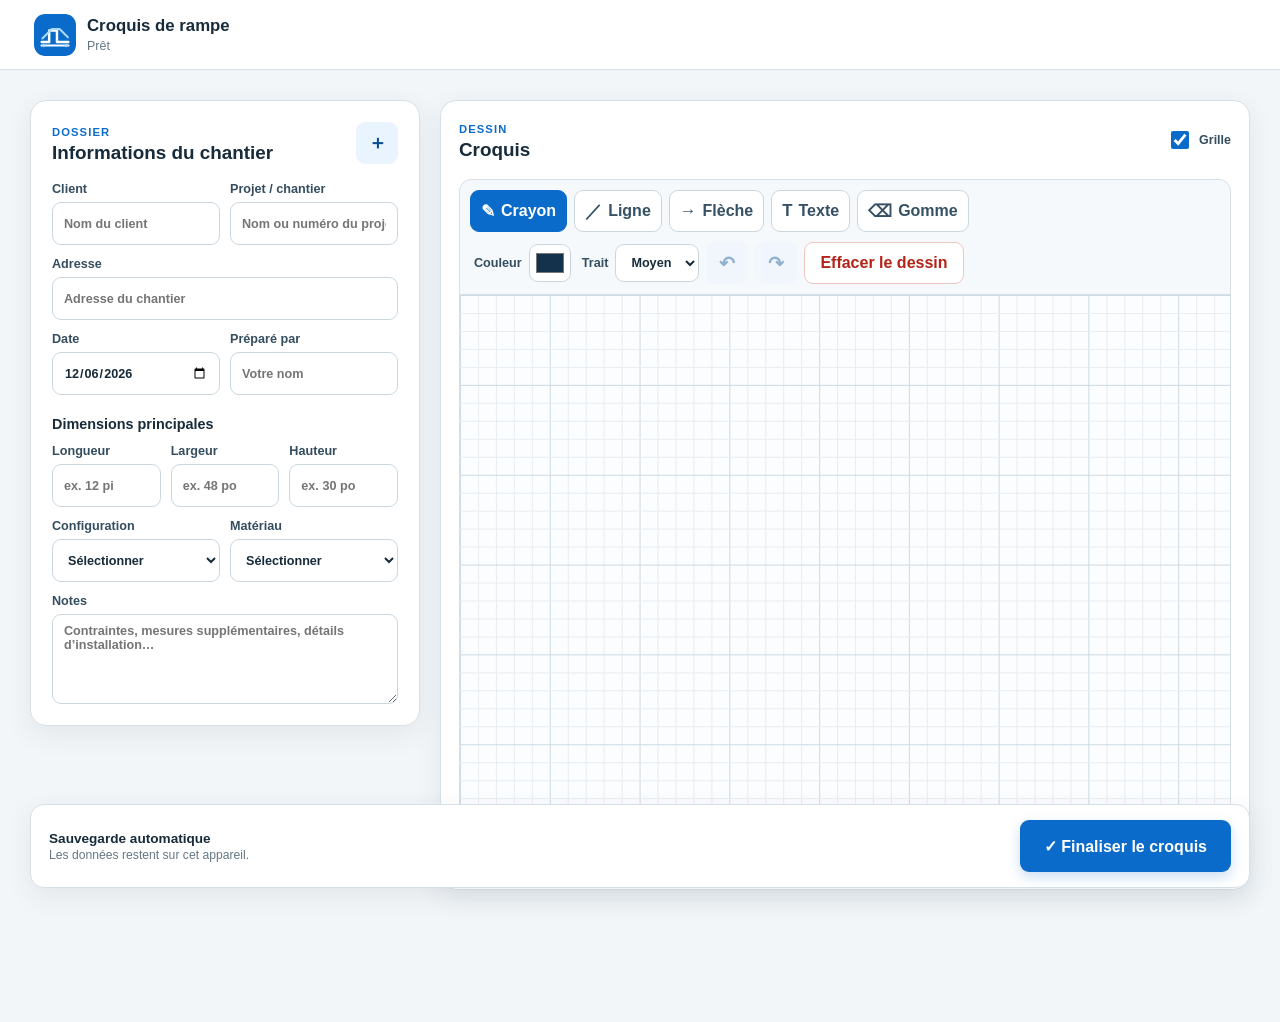
==== index.html @ 403f5f21 "Add files via upload" ====
<!doctype html>
<html lang="fr-CA">
<head>
  <meta charset="utf-8">
  <meta name="viewport" content="width=device-width, initial-scale=1, viewport-fit=cover">
  <meta name="theme-color" content="#0b6bcb">
  <meta name="description" content="Application mobile de croquis de rampe, utilisable hors ligne.">
  <meta name="apple-mobile-web-app-capable" content="yes">
  <meta name="apple-mobile-web-app-status-bar-style" content="default">
  <meta name="apple-mobile-web-app-title" content="Croquis Rampe">
  <title>Croquis de rampe</title>
  <link rel="manifest" href="manifest.webmanifest">
  <link rel="icon" href="icons/icon.svg" type="image/svg+xml">
  <link rel="apple-touch-icon" href="icons/apple-touch-icon.png">
  <link rel="stylesheet" href="styles.css">
</head>
<body>
  <header class="app-header no-print">
    <div class="brand">
      <img src="icons/icon.svg" alt="" width="42" height="42">
      <div>
        <h1>Croquis de rampe</h1>
        <p id="saveStatus" aria-live="polite">Prêt</p>
      </div>
    </div>
    <button id="installButton" class="button ghost" type="button" hidden>Installer l’application</button>
  </header>

  <main>
    <section id="editorView" class="view">
      <div class="layout">
        <aside class="panel form-panel">
          <div class="section-title">
            <div>
              <span class="eyebrow">Dossier</span>
              <h2>Informations du chantier</h2>
            </div>
            <button id="newProjectButton" class="icon-button" type="button" title="Nouveau croquis" aria-label="Créer un nouveau croquis">＋</button>
          </div>

          <form id="projectForm" autocomplete="on">
            <div class="field-grid two-cols">
              <label>Client<input name="client" type="text" autocomplete="organization" placeholder="Nom du client"></label>
              <label>Projet / chantier<input name="project" type="text" placeholder="Nom ou numéro du projet"></label>
            </div>
            <label>Adresse<input name="address" type="text" autocomplete="street-address" placeholder="Adresse du chantier"></label>
            <div class="field-grid two-cols">
              <label>Date<input name="date" type="date"></label>
              <label>Préparé par<input name="preparedBy" type="text" autocomplete="name" placeholder="Votre nom"></label>
            </div>

            <h3>Dimensions principales</h3>
            <div class="field-grid three-cols">
              <label>Longueur<input name="length" inputmode="decimal" placeholder="ex. 12 pi"></label>
              <label>Largeur<input name="width" inputmode="decimal" placeholder="ex. 48 po"></label>
              <label>Hauteur<input name="height" inputmode="decimal" placeholder="ex. 30 po"></label>
            </div>
            <div class="field-grid two-cols">
              <label>Configuration
                <select name="configuration">
                  <option value="">Sélectionner</option>
                  <option>Droite</option>
                  <option>En L</option>
                  <option>En U</option>
                  <option>Avec palier</option>
                  <option>Autre</option>
                </select>
              </label>
              <label>Matériau
                <select name="material">
                  <option value="">Sélectionner</option>
                  <option>Aluminium</option>
                  <option>Acier</option>
                  <option>Bois</option>
                  <option>Composite</option>
                  <option>Autre</option>
                </select>
              </label>
            </div>
            <label>Notes<textarea name="notes" rows="4" placeholder="Contraintes, mesures supplémentaires, détails d’installation…"></textarea></label>
          </form>
        </aside>

        <section class="panel drawing-panel" aria-labelledby="drawingTitle">
          <div class="section-title drawing-heading">
            <div>
              <span class="eyebrow">Dessin</span>
              <h2 id="drawingTitle">Croquis</h2>
            </div>
            <label class="grid-toggle"><input id="gridToggle" type="checkbox" checked> Grille</label>
          </div>

          <div class="toolbar" role="toolbar" aria-label="Outils de dessin">
            <div class="tool-group" aria-label="Type d’outil">
              <button class="tool active" data-tool="pen" type="button" aria-pressed="true"><span>✎</span> Crayon</button>
              <button class="tool" data-tool="line" type="button" aria-pressed="false"><span>／</span> Ligne</button>
              <button class="tool" data-tool="arrow" type="button" aria-pressed="false"><span>→</span> Flèche</button>
              <button class="tool" data-tool="text" type="button" aria-pressed="false"><span>T</span> Texte</button>
              <button class="tool" data-tool="eraser" type="button" aria-pressed="false"><span>⌫</span> Gomme</button>
            </div>
            <div class="tool-options">
              <label class="compact-label">Couleur <input id="colorPicker" type="color" value="#14324b" aria-label="Couleur du trait"></label>
              <label class="compact-label">Trait
                <select id="lineWidth" aria-label="Épaisseur du trait">
                  <option value="2">Fin</option>
                  <option value="4" selected>Moyen</option>
                  <option value="7">Épais</option>
                </select>
              </label>
              <button id="undoButton" class="icon-button" type="button" title="Annuler" aria-label="Annuler" disabled>↶</button>
              <button id="redoButton" class="icon-button" type="button" title="Rétablir" aria-label="Rétablir" disabled>↷</button>
              <button id="clearButton" class="button danger-text" type="button">Effacer le dessin</button>
            </div>
          </div>

          <div id="canvasWrap" class="canvas-wrap">
            <canvas id="drawingCanvas" aria-label="Zone de dessin tactile"></canvas>
            <div class="canvas-tip no-print">Touchez et glissez pour dessiner. L’outil Texte s’ajoute par un simple toucher.</div>
          </div>
        </section>
      </div>

      <div class="action-bar no-print">
        <div class="action-note"><strong>Sauvegarde automatique</strong><span>Les données restent sur cet appareil.</span></div>
        <button id="finalizeButton" class="button primary large" type="button">✓ Finaliser le croquis</button>
      </div>
    </section>

    <section id="finalView" class="view final-view" hidden>
      <div class="final-actions no-print">
        <button id="backButton" class="button ghost" type="button">← Retour au croquis</button>
        <div class="final-actions-right">
          <button id="downloadButton" class="button ghost" type="button">Télécharger l’image</button>
          <button id="printButton" class="button primary" type="button">Imprimer / PDF</button>
        </div>
      </div>

      <article id="finalSheet" class="final-sheet">
        <header class="sheet-header">
          <div>
            <span class="eyebrow">Fiche de chantier</span>
            <h1>Croquis de rampe</h1>
          </div>
          <div class="sheet-date"><span>Date</span><strong id="summaryDate">—</strong></div>
        </header>

        <section class="summary-grid">
          <div><span>Client</span><strong id="summaryClient">—</strong></div>
          <div><span>Projet / chantier</span><strong id="summaryProject">—</strong></div>
          <div class="wide"><span>Adresse</span><strong id="summaryAddress">—</strong></div>
          <div><span>Préparé par</span><strong id="summaryPreparedBy">—</strong></div>
          <div><span>Configuration</span><strong id="summaryConfiguration">—</strong></div>
          <div><span>Matériau</span><strong id="summaryMaterial">—</strong></div>
        </section>

        <section class="dimensions">
          <div><span>Longueur</span><strong id="summaryLength">—</strong></div>
          <div><span>Largeur</span><strong id="summaryWidth">—</strong></div>
          <div><span>Hauteur</span><strong id="summaryHeight">—</strong></div>
        </section>

        <section class="drawing-output">
          <h2>Croquis</h2>
          <img id="summaryImage" alt="Croquis final de la rampe">
        </section>

        <section class="notes-output">
          <h2>Notes</h2>
          <p id="summaryNotes">—</p>
        </section>
      </article>
    </section>
  </main>

  <div id="toast" class="toast" role="status" aria-live="polite" hidden></div>
  <script src="app.js" defer></script>
</body>
</html>
---- styles.css ----
:root {
  --blue: #0b6bcb;
  --blue-dark: #084e94;
  --blue-soft: #eaf4ff;
  --ink: #172b3a;
  --muted: #657784;
  --line: #d7e0e7;
  --surface: #ffffff;
  --canvas: #fbfdff;
  --background: #f3f6f8;
  --danger: #b42318;
  --shadow: 0 8px 28px rgba(25, 55, 76, .08);
  --radius: 16px;
}
* { box-sizing: border-box; }
html { color-scheme: light; }
body { margin: 0; min-width: 320px; background: var(--background); color: var(--ink); font-family: Inter, ui-sans-serif, -apple-system, BlinkMacSystemFont, "Segoe UI", sans-serif; }
button, input, select, textarea { font: inherit; }
button { -webkit-tap-highlight-color: transparent; }
button:focus-visible, input:focus-visible, select:focus-visible, textarea:focus-visible { outline: 3px solid rgba(11, 107, 203, .25); outline-offset: 2px; }
[hidden] { display: none !important; }
.app-header { min-height: 70px; padding: 10px clamp(16px, 3vw, 34px); display: flex; align-items: center; justify-content: space-between; gap: 16px; background: #fff; border-bottom: 1px solid var(--line); position: sticky; top: 0; z-index: 10; }
.brand { display: flex; align-items: center; gap: 11px; }
.brand img { border-radius: 11px; }
.brand h1 { margin: 0; font-size: 1.05rem; line-height: 1.2; }
.brand p { margin: 3px 0 0; color: var(--muted); font-size: .78rem; }
main { padding: clamp(14px, 2.5vw, 30px); }
.layout { max-width: 1500px; margin: 0 auto; display: grid; grid-template-columns: minmax(290px, 390px) minmax(0, 1fr); gap: 20px; align-items: start; }
.panel { background: var(--surface); border: 1px solid var(--line); border-radius: var(--radius); box-shadow: var(--shadow); }
.form-panel { padding: 21px; }
.drawing-panel { padding: 18px; min-width: 0; }
.section-title { display: flex; align-items: center; justify-content: space-between; gap: 12px; margin-bottom: 18px; }
.section-title h2 { margin: 2px 0 0; font-size: 1.18rem; }
.eyebrow { color: var(--blue); font-weight: 800; font-size: .7rem; text-transform: uppercase; letter-spacing: .1em; }
h3 { margin: 21px 0 10px; font-size: .9rem; }
label { display: grid; gap: 6px; color: #344d5f; font-size: .79rem; font-weight: 700; }
input, select, textarea { width: 100%; min-height: 43px; border: 1px solid #cbd7df; border-radius: 9px; padding: 9px 11px; background: #fff; color: var(--ink); }
textarea { resize: vertical; min-height: 90px; }
input:focus, select:focus, textarea:focus { border-color: var(--blue); }
form > label, .field-grid { margin-top: 12px; }
.field-grid { display: grid; gap: 10px; }
.two-cols { grid-template-columns: repeat(2, minmax(0, 1fr)); }
.three-cols { grid-template-columns: repeat(3, minmax(0, 1fr)); }
.button, .icon-button, .tool { min-height: 42px; border: 0; border-radius: 9px; cursor: pointer; font-weight: 750; }
.button { padding: 9px 15px; }
.button.primary { background: var(--blue); color: #fff; box-shadow: 0 5px 13px rgba(11, 107, 203, .22); }
.button.primary:hover { background: var(--blue-dark); }
.button.ghost { background: #fff; color: var(--blue-dark); border: 1px solid #bdcede; }
.button.large { min-height: 52px; padding-inline: 24px; font-size: 1rem; }
.button.danger-text { color: var(--danger); background: #fff; border: 1px solid #efc7c3; }
.icon-button { min-width: 42px; padding: 6px 11px; background: var(--blue-soft); color: var(--blue-dark); font-size: 1.2rem; }
button:disabled { opacity: .42; cursor: not-allowed; }
.grid-toggle { display: flex; align-items: center; gap: 7px; font-size: .78rem; white-space: nowrap; }
.grid-toggle input { width: 18px; min-height: 18px; height: 18px; accent-color: var(--blue); }
.toolbar { display: flex; justify-content: space-between; gap: 10px; flex-wrap: wrap; padding: 10px; background: #f6f9fb; border: 1px solid var(--line); border-radius: 12px 12px 0 0; }
.tool-group, .tool-options { display: flex; align-items: center; flex-wrap: wrap; gap: 7px; }
.tool { display: inline-flex; align-items: center; gap: 6px; padding: 7px 10px; color: #365164; background: #fff; border: 1px solid #cbd7df; }
.tool span { font-size: 1.05rem; }
.tool.active { color: #fff; background: var(--blue); border-color: var(--blue); }
.compact-label { display: flex; align-items: center; gap: 7px; padding-left: 4px; }
.compact-label input[type="color"] { width: 42px; height: 38px; min-height: 38px; padding: 4px; }
.compact-label select { width: auto; min-height: 38px; padding-block: 6px; }
.canvas-wrap { position: relative; min-height: 520px; height: min(64vh, 760px); overflow: hidden; border: 1px solid var(--line); border-top: 0; border-radius: 0 0 12px 12px; background: var(--canvas); }
#drawingCanvas { display: block; width: 100%; height: 100%; touch-action: none; cursor: crosshair; }
.canvas-tip { position: absolute; left: 50%; bottom: 10px; transform: translateX(-50%); padding: 7px 10px; border-radius: 999px; color: #557080; background: rgba(255,255,255,.88); border: 1px solid rgba(203, 215, 223, .9); font-size: .72rem; text-align: center; pointer-events: none; white-space: nowrap; }
.action-bar { max-width: 1500px; margin: 18px auto 0; padding: 15px 18px; display: flex; align-items: center; justify-content: space-between; gap: 20px; background: #fff; border: 1px solid var(--line); border-radius: 14px; box-shadow: var(--shadow); position: sticky; bottom: 12px; z-index: 8; }
.action-note { display: grid; gap: 2px; }
.action-note strong { font-size: .85rem; }
.action-note span { color: var(--muted); font-size: .76rem; }
.final-view { max-width: 1100px; margin: 0 auto; }
.final-actions { display: flex; justify-content: space-between; gap: 12px; margin-bottom: 16px; }
.final-actions-right { display: flex; gap: 10px; }
.final-sheet { padding: clamp(24px, 5vw, 58px); background: #fff; border: 1px solid var(--line); border-radius: var(--radius); box-shadow: var(--shadow); }
.sheet-header { display: flex; align-items: end; justify-content: space-between; gap: 25px; padding-bottom: 20px; border-bottom: 3px solid var(--blue); }
.sheet-header h1 { margin: 5px 0 0; font-size: clamp(1.7rem, 4vw, 2.6rem); }
.sheet-date { text-align: right; }
.sheet-date span, .summary-grid span, .dimensions span { display: block; margin-bottom: 4px; color: var(--muted); font-size: .7rem; font-weight: 800; text-transform: uppercase; letter-spacing: .07em; }
.summary-grid { display: grid; grid-template-columns: repeat(2, minmax(0, 1fr)); gap: 1px; margin: 24px 0; background: var(--line); border: 1px solid var(--line); border-radius: 11px; overflow: hidden; }
.summary-grid > div { min-height: 74px; padding: 14px 16px; background: #fff; }
.summary-grid .wide { grid-column: 1 / -1; }
.summary-grid strong { white-space: pre-wrap; }
.dimensions { display: grid; grid-template-columns: repeat(3, 1fr); gap: 12px; margin-bottom: 24px; }
.dimensions > div { padding: 16px; text-align: center; background: var(--blue-soft); border-radius: 10px; }
.dimensions strong { font-size: 1.2rem; }
.drawing-output h2, .notes-output h2 { margin: 0 0 11px; font-size: 1rem; }
.drawing-output img { display: block; width: 100%; max-height: 620px; object-fit: contain; border: 1px solid var(--line); border-radius: 11px; background: #fff; }
.notes-output { margin-top: 23px; }
.notes-output p { min-height: 60px; margin: 0; padding: 15px; white-space: pre-wrap; line-height: 1.5; background: #f7f9fa; border-radius: 9px; }
.toast { position: fixed; left: 50%; bottom: 28px; transform: translateX(-50%); z-index: 50; max-width: min(90vw, 520px); padding: 11px 16px; color: #fff; background: #172b3a; border-radius: 10px; box-shadow: 0 8px 30px rgba(0,0,0,.24); text-align: center; font-weight: 700; }

@media (max-width: 980px) {
  .layout { grid-template-columns: 1fr; }
  .form-panel { order: 1; }
  .drawing-panel { order: 2; }
  .canvas-wrap { height: 62vh; min-height: 480px; }
}
@media (max-width: 640px) {
  .app-header { min-height: 62px; }
  .app-header .button { padding-inline: 10px; font-size: .75rem; }
  main { padding: 10px; }
  .panel { border-radius: 12px; }
  .form-panel, .drawing-panel { padding: 14px; }
  .two-cols, .three-cols { grid-template-columns: 1fr; }
  .toolbar { padding: 8px; }
  .tool-group { display: grid; grid-template-columns: repeat(3, minmax(0, 1fr)); width: 100%; }
  .tool { justify-content: center; min-width: 0; font-size: .72rem; }
  .tool-options { width: 100%; }
  .tool-options .danger-text { flex: 1; }
  .canvas-wrap { height: 57vh; min-height: 400px; }
  .canvas-tip { max-width: 92%; white-space: normal; }
  .action-bar { bottom: 6px; padding: 10px; }
  .action-note { display: none; }
  .action-bar .button { width: 100%; }
  .final-actions, .final-actions-right { flex-direction: column; }
  .final-actions button { width: 100%; }
  .final-sheet { padding: 20px 14px; }
  .sheet-header { align-items: start; }
  .summary-grid { grid-template-columns: 1fr; }
  .summary-grid .wide { grid-column: auto; }
  .dimensions { gap: 6px; }
  .dimensions > div { padding: 11px 5px; }
  .dimensions strong { font-size: .95rem; }
}
@media print {
  @page { size: letter portrait; margin: 12mm; }
  body { background: #fff; }
  .no-print, #editorView { display: none !important; }
  main { padding: 0; }
  #finalView { display: block !important; }
  .final-sheet { padding: 0; border: 0; box-shadow: none; }
  .drawing-output img { max-height: 48vh; }
  .summary-grid > div { min-height: 58px; }
}
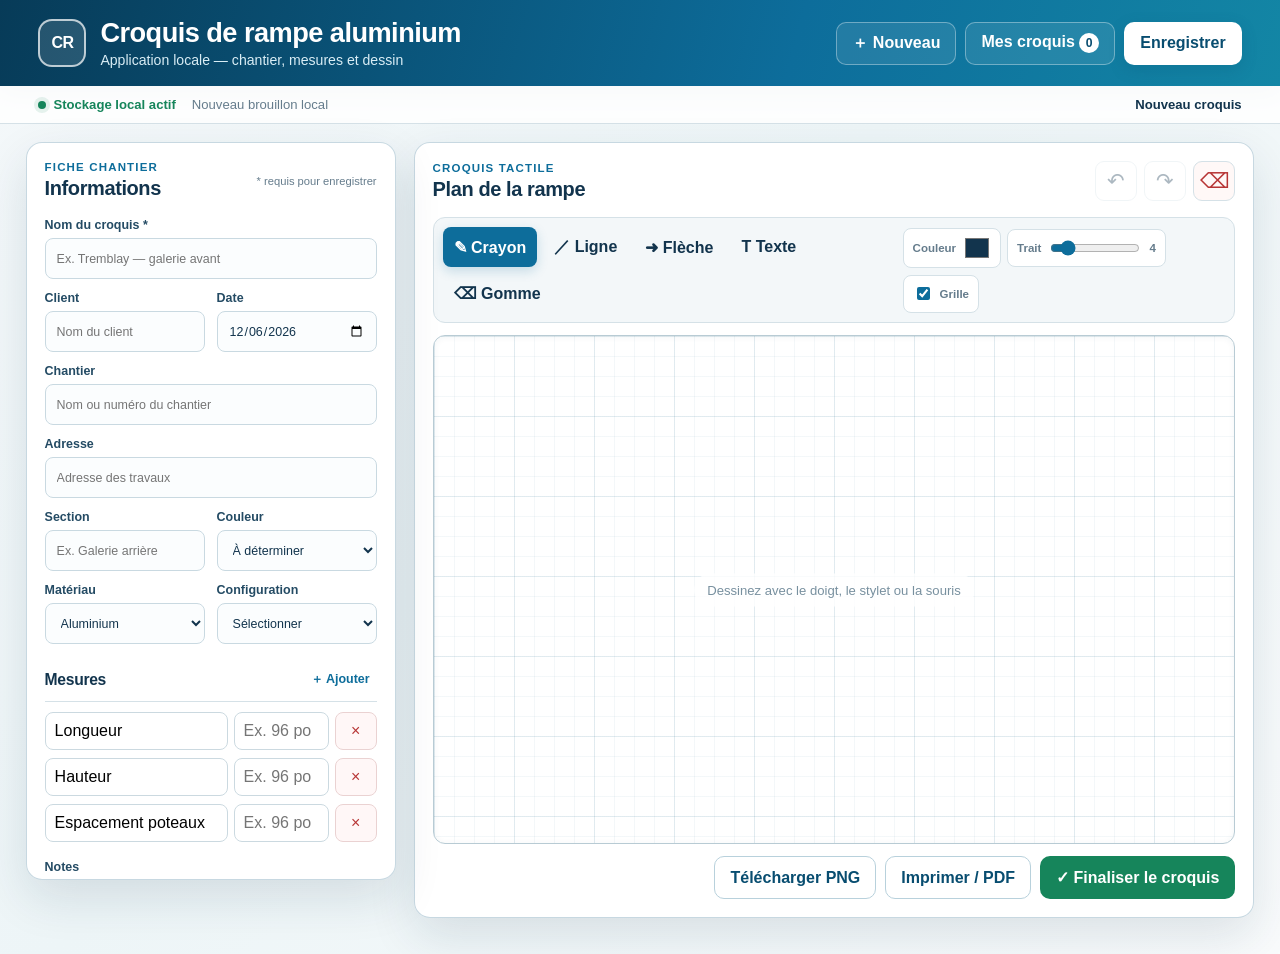
==== commit 145704fd: "Add files via upload" ====
--- a/index.html
+++ b/index.html
@@ -3,176 +3,220 @@
 <head>
   <meta charset="utf-8">
   <meta name="viewport" content="width=device-width, initial-scale=1, viewport-fit=cover">
-  <meta name="theme-color" content="#0b6bcb">
-  <meta name="description" content="Application mobile de croquis de rampe, utilisable hors ligne.">
+  <meta name="theme-color" content="#0d5b87">
+  <meta name="description" content="Créer, enregistrer et rouvrir des croquis de rampes en aluminium, même hors ligne.">
   <meta name="apple-mobile-web-app-capable" content="yes">
   <meta name="apple-mobile-web-app-status-bar-style" content="default">
-  <meta name="apple-mobile-web-app-title" content="Croquis Rampe">
-  <title>Croquis de rampe</title>
+  <meta name="apple-mobile-web-app-title" content="Croquis rampe">
   <link rel="manifest" href="manifest.webmanifest">
-  <link rel="icon" href="icons/icon.svg" type="image/svg+xml">
-  <link rel="apple-touch-icon" href="icons/apple-touch-icon.png">
+  <link rel="apple-touch-icon" href="icons/icon-192.png">
+  <link rel="icon" href="icons/icon-192.png">
   <link rel="stylesheet" href="styles.css">
+  <title>Croquis de rampe aluminium</title>
 </head>
 <body>
-  <header class="app-header no-print">
+  <a class="skip-link" href="#workspace">Aller au croquis</a>
+  <header class="app-header">
     <div class="brand">
-      <img src="icons/icon.svg" alt="" width="42" height="42">
+      <div class="brand-mark" aria-hidden="true">CR</div>
       <div>
-        <h1>Croquis de rampe</h1>
-        <p id="saveStatus" aria-live="polite">Prêt</p>
+        <h1>Croquis de rampe aluminium</h1>
+        <p class="subtitle">Application locale — chantier, mesures et dessin</p>
       </div>
     </div>
-    <button id="installButton" class="button ghost" type="button" hidden>Installer l’application</button>
+    <div class="header-actions">
+      <button id="newBtn" class="button ghost" type="button">＋ Nouveau</button>
+      <button id="libraryBtn" class="button ghost" type="button">Mes croquis <span id="sketchCount" class="count-badge">0</span></button>
+      <button id="saveBtn" class="button primary" type="button">Enregistrer</button>
+    </div>
   </header>
 
-  <main>
-    <section id="editorView" class="view">
-      <div class="layout">
-        <aside class="panel form-panel">
-          <div class="section-title">
-            <div>
-              <span class="eyebrow">Dossier</span>
-              <h2>Informations du chantier</h2>
-            </div>
-            <button id="newProjectButton" class="icon-button" type="button" title="Nouveau croquis" aria-label="Créer un nouveau croquis">＋</button>
-          </div>
-
-          <form id="projectForm" autocomplete="on">
-            <div class="field-grid two-cols">
-              <label>Client<input name="client" type="text" autocomplete="organization" placeholder="Nom du client"></label>
-              <label>Projet / chantier<input name="project" type="text" placeholder="Nom ou numéro du projet"></label>
-            </div>
-            <label>Adresse<input name="address" type="text" autocomplete="street-address" placeholder="Adresse du chantier"></label>
-            <div class="field-grid two-cols">
-              <label>Date<input name="date" type="date"></label>
-              <label>Préparé par<input name="preparedBy" type="text" autocomplete="name" placeholder="Votre nom"></label>
-            </div>
-
-            <h3>Dimensions principales</h3>
-            <div class="field-grid three-cols">
-              <label>Longueur<input name="length" inputmode="decimal" placeholder="ex. 12 pi"></label>
-              <label>Largeur<input name="width" inputmode="decimal" placeholder="ex. 48 po"></label>
-              <label>Hauteur<input name="height" inputmode="decimal" placeholder="ex. 30 po"></label>
-            </div>
-            <div class="field-grid two-cols">
-              <label>Configuration
-                <select name="configuration">
-                  <option value="">Sélectionner</option>
-                  <option>Droite</option>
-                  <option>En L</option>
-                  <option>En U</option>
-                  <option>Avec palier</option>
-                  <option>Autre</option>
-                </select>
-              </label>
-              <label>Matériau
-                <select name="material">
-                  <option value="">Sélectionner</option>
-                  <option>Aluminium</option>
-                  <option>Acier</option>
-                  <option>Bois</option>
-                  <option>Composite</option>
-                  <option>Autre</option>
-                </select>
-              </label>
-            </div>
-            <label>Notes<textarea name="notes" rows="4" placeholder="Contraintes, mesures supplémentaires, détails d’installation…"></textarea></label>
-          </form>
-        </aside>
-
-        <section class="panel drawing-panel" aria-labelledby="drawingTitle">
-          <div class="section-title drawing-heading">
-            <div>
-              <span class="eyebrow">Dessin</span>
-              <h2 id="drawingTitle">Croquis</h2>
-            </div>
-            <label class="grid-toggle"><input id="gridToggle" type="checkbox" checked> Grille</label>
-          </div>
-
-          <div class="toolbar" role="toolbar" aria-label="Outils de dessin">
-            <div class="tool-group" aria-label="Type d’outil">
-              <button class="tool active" data-tool="pen" type="button" aria-pressed="true"><span>✎</span> Crayon</button>
-              <button class="tool" data-tool="line" type="button" aria-pressed="false"><span>／</span> Ligne</button>
-              <button class="tool" data-tool="arrow" type="button" aria-pressed="false"><span>→</span> Flèche</button>
-              <button class="tool" data-tool="text" type="button" aria-pressed="false"><span>T</span> Texte</button>
-              <button class="tool" data-tool="eraser" type="button" aria-pressed="false"><span>⌫</span> Gomme</button>
-            </div>
-            <div class="tool-options">
-              <label class="compact-label">Couleur <input id="colorPicker" type="color" value="#14324b" aria-label="Couleur du trait"></label>
-              <label class="compact-label">Trait
-                <select id="lineWidth" aria-label="Épaisseur du trait">
-                  <option value="2">Fin</option>
-                  <option value="4" selected>Moyen</option>
-                  <option value="7">Épais</option>
-                </select>
-              </label>
-              <button id="undoButton" class="icon-button" type="button" title="Annuler" aria-label="Annuler" disabled>↶</button>
-              <button id="redoButton" class="icon-button" type="button" title="Rétablir" aria-label="Rétablir" disabled>↷</button>
-              <button id="clearButton" class="button danger-text" type="button">Effacer le dessin</button>
-            </div>
-          </div>
-
-          <div id="canvasWrap" class="canvas-wrap">
-            <canvas id="drawingCanvas" aria-label="Zone de dessin tactile"></canvas>
-            <div class="canvas-tip no-print">Touchez et glissez pour dessiner. L’outil Texte s’ajoute par un simple toucher.</div>
-          </div>
-        </section>
-      </div>
-
-      <div class="action-bar no-print">
-        <div class="action-note"><strong>Sauvegarde automatique</strong><span>Les données restent sur cet appareil.</span></div>
-        <button id="finalizeButton" class="button primary large" type="button">✓ Finaliser le croquis</button>
-      </div>
+  <div class="status-bar" role="status" aria-live="polite">
+    <span id="storageIndicator" class="status-pill"><span class="status-dot"></span> Initialisation…</span>
+    <span id="saveStatus">Brouillon local</span>
+    <span id="currentSketchLabel" class="current-sketch">Nouveau croquis</span>
+  </div>
+
+  <main id="workspace" class="app-shell">
+    <section id="editView" class="edit-view">
+      <aside class="details-panel" aria-label="Informations du projet">
+        <div class="panel-heading">
+          <div>
+            <p class="eyebrow">Fiche chantier</p>
+            <h2>Informations</h2>
+          </div>
+          <span class="required-note">* requis pour enregistrer</span>
+        </div>
+
+        <div class="form-grid">
+          <label class="field full">
+            <span>Nom du croquis *</span>
+            <input id="title" name="title" autocomplete="off" placeholder="Ex. Tremblay — galerie avant">
+          </label>
+          <label class="field">
+            <span>Client</span>
+            <input id="client" name="client" autocomplete="name" placeholder="Nom du client">
+          </label>
+          <label class="field">
+            <span>Date</span>
+            <input id="projectDate" name="projectDate" type="date">
+          </label>
+          <label class="field full">
+            <span>Chantier</span>
+            <input id="jobsite" name="jobsite" autocomplete="organization" placeholder="Nom ou numéro du chantier">
+          </label>
+          <label class="field full">
+            <span>Adresse</span>
+            <input id="address" name="address" autocomplete="street-address" placeholder="Adresse des travaux">
+          </label>
+          <label class="field">
+            <span>Section</span>
+            <input id="section" name="section" placeholder="Ex. Galerie arrière">
+          </label>
+          <label class="field">
+            <span>Couleur</span>
+            <select id="railingColor" name="railingColor">
+              <option value="">À déterminer</option>
+              <option>Noir</option><option>Blanc</option><option>Brun</option><option>Gris</option><option>Autre</option>
+            </select>
+          </label>
+          <label class="field">
+            <span>Matériau</span>
+            <select id="material" name="material">
+              <option>Aluminium</option><option>Verre et aluminium</option><option>Autre</option>
+            </select>
+          </label>
+          <label class="field">
+            <span>Configuration</span>
+            <select id="configuration" name="configuration">
+              <option value="">Sélectionner</option><option>Droite</option><option>En L</option><option>En U</option><option>Escalier</option><option>Sur mesure</option>
+            </select>
+          </label>
+        </div>
+
+        <div class="subsection-heading">
+          <h3>Mesures</h3>
+          <button id="addMeasurementBtn" class="text-button" type="button">＋ Ajouter</button>
+        </div>
+        <div id="measurements" class="measurement-list" aria-label="Liste des mesures"></div>
+
+        <label class="field full notes-field">
+          <span>Notes</span>
+          <textarea id="notes" name="notes" rows="4" placeholder="Détails de pose, obstacles, accès, matériel requis…"></textarea>
+        </label>
+      </aside>
+
+      <section class="drawing-panel" aria-label="Zone de dessin">
+        <div class="drawing-header">
+          <div>
+            <p class="eyebrow">Croquis tactile</p>
+            <h2>Plan de la rampe</h2>
+          </div>
+          <div class="drawing-actions">
+            <button id="undoBtn" class="icon-button" type="button" title="Annuler" aria-label="Annuler" disabled>↶</button>
+            <button id="redoBtn" class="icon-button" type="button" title="Rétablir" aria-label="Rétablir" disabled>↷</button>
+            <button id="clearBtn" class="icon-button danger-soft" type="button" title="Effacer le dessin" aria-label="Effacer le dessin">⌫</button>
+          </div>
+        </div>
+
+        <div class="toolbar" role="toolbar" aria-label="Outils de dessin">
+          <div class="tool-group" aria-label="Type d’outil">
+            <button class="tool active" data-tool="pen" type="button" aria-pressed="true">✎ <span>Crayon</span></button>
+            <button class="tool" data-tool="line" type="button" aria-pressed="false">／ <span>Ligne</span></button>
+            <button class="tool" data-tool="arrow" type="button" aria-pressed="false">➜ <span>Flèche</span></button>
+            <button class="tool" data-tool="text" type="button" aria-pressed="false">T <span>Texte</span></button>
+            <button class="tool" data-tool="eraser" type="button" aria-pressed="false">⌫ <span>Gomme</span></button>
+          </div>
+          <div class="tool-options">
+            <label class="compact-field">Couleur <input id="strokeColor" type="color" value="#12344d" aria-label="Couleur du trait"></label>
+            <label class="compact-field">Trait <input id="strokeWidth" type="range" min="2" max="18" value="4" aria-label="Épaisseur du trait"><output id="strokeWidthOutput">4</output></label>
+            <label class="switch"><input id="gridToggle" type="checkbox" checked><span>Grille</span></label>
+          </div>
+        </div>
+
+        <div id="canvasFrame" class="canvas-frame grid-visible">
+          <canvas id="drawingCanvas" width="1200" height="760" aria-label="Surface de dessin de la rampe"></canvas>
+          <p id="canvasHint" class="canvas-hint">Dessinez avec le doigt, le stylet ou la souris</p>
+        </div>
+
+        <div class="bottom-actions">
+          <button id="downloadPngBtn" class="button secondary" type="button">Télécharger PNG</button>
+          <button id="printBtn" class="button secondary" type="button">Imprimer / PDF</button>
+          <button id="finalizeBtn" class="button success" type="button">✓ Finaliser le croquis</button>
+        </div>
+      </section>
     </section>
 
-    <section id="finalView" class="view final-view" hidden>
-      <div class="final-actions no-print">
-        <button id="backButton" class="button ghost" type="button">← Retour au croquis</button>
-        <div class="final-actions-right">
-          <button id="downloadButton" class="button ghost" type="button">Télécharger l’image</button>
-          <button id="printButton" class="button primary" type="button">Imprimer / PDF</button>
-        </div>
-      </div>
-
-      <article id="finalSheet" class="final-sheet">
-        <header class="sheet-header">
-          <div>
-            <span class="eyebrow">Fiche de chantier</span>
-            <h1>Croquis de rampe</h1>
-          </div>
-          <div class="sheet-date"><span>Date</span><strong id="summaryDate">—</strong></div>
+    <section id="finalView" class="final-view" hidden aria-label="Aperçu final du croquis">
+      <div class="final-topbar">
+        <button id="backToEditBtn" class="button ghost dark-text" type="button">← Retour au croquis</button>
+        <div>
+          <p class="eyebrow">Document final</p>
+          <h2 id="finalTitle">Croquis de rampe</h2>
+        </div>
+        <div class="final-buttons">
+          <button id="finalSaveBtn" class="button primary" type="button">Enregistrer</button>
+          <button id="finalPrintBtn" class="button success" type="button">Imprimer / PDF</button>
+        </div>
+      </div>
+      <article id="printSheet" class="print-sheet">
+        <header class="print-header">
+          <div><span class="print-logo">CR</span><strong>Croquis de rampe aluminium</strong></div>
+          <div id="finalDate"></div>
         </header>
-
-        <section class="summary-grid">
-          <div><span>Client</span><strong id="summaryClient">—</strong></div>
-          <div><span>Projet / chantier</span><strong id="summaryProject">—</strong></div>
-          <div class="wide"><span>Adresse</span><strong id="summaryAddress">—</strong></div>
-          <div><span>Préparé par</span><strong id="summaryPreparedBy">—</strong></div>
-          <div><span>Configuration</span><strong id="summaryConfiguration">—</strong></div>
-          <div><span>Matériau</span><strong id="summaryMaterial">—</strong></div>
-        </section>
-
-        <section class="dimensions">
-          <div><span>Longueur</span><strong id="summaryLength">—</strong></div>
-          <div><span>Largeur</span><strong id="summaryWidth">—</strong></div>
-          <div><span>Hauteur</span><strong id="summaryHeight">—</strong></div>
-        </section>
-
-        <section class="drawing-output">
-          <h2>Croquis</h2>
-          <img id="summaryImage" alt="Croquis final de la rampe">
-        </section>
-
-        <section class="notes-output">
-          <h2>Notes</h2>
-          <p id="summaryNotes">—</p>
-        </section>
+        <div id="finalDetails" class="final-details"></div>
+        <div class="final-drawing"><img id="finalImage" alt="Croquis final de la rampe"></div>
+        <div id="finalMeasurements" class="final-measurements"></div>
+        <div id="finalNotes" class="final-notes"></div>
+        <footer>Document généré localement — les données demeurent sur cet appareil.</footer>
       </article>
     </section>
   </main>
 
-  <div id="toast" class="toast" role="status" aria-live="polite" hidden></div>
+  <dialog id="libraryDialog" class="library-dialog">
+    <form method="dialog" class="dialog-shell">
+      <header class="dialog-header">
+        <div><p class="eyebrow">Sauvegarde locale</p><h2>Mes croquis</h2></div>
+        <button class="dialog-close" value="cancel" aria-label="Fermer">×</button>
+      </header>
+      <div class="library-tools">
+        <label class="search-field"><span aria-hidden="true">⌕</span><input id="librarySearch" type="search" placeholder="Rechercher client, chantier, section…" aria-label="Rechercher dans les croquis"></label>
+        <select id="librarySort" aria-label="Trier les croquis"><option value="updated-desc">Modifiés récemment</option><option value="updated-asc">Plus anciens</option><option value="title-asc">Nom A–Z</option></select>
+      </div>
+      <div id="libraryList" class="library-list"></div>
+      <div id="emptyLibrary" class="empty-state" hidden><div class="empty-icon">▱</div><h3>Aucun croquis enregistré</h3><p>Enregistrez votre premier croquis; il apparaîtra ici.</p></div>
+      <footer class="dialog-footer">
+        <div>
+          <button id="exportBackupBtn" class="button secondary" type="button">Exporter une sauvegarde</button>
+          <button id="importBackupBtn" class="button secondary" type="button">Importer</button>
+          <input id="importBackupInput" type="file" accept="application/json,.json" hidden>
+        </div>
+        <p id="libraryStorageNote">Stockage sur cet appareil seulement</p>
+      </footer>
+    </form>
+  </dialog>
+
+  <dialog id="saveDialog" class="small-dialog">
+    <form id="saveForm" method="dialog" class="dialog-shell">
+      <header class="dialog-header"><div><p class="eyebrow">Sauvegarde locale</p><h2>Enregistrer le croquis</h2></div><button id="cancelSaveTop" class="dialog-close" type="button" aria-label="Fermer">×</button></header>
+      <div class="dialog-body">
+        <label class="field full"><span>Nom du croquis *</span><input id="saveTitle" required autocomplete="off"></label>
+        <p class="helper-text">Le dessin, les mesures et tous les renseignements seront conservés sur cet appareil.</p>
+      </div>
+      <footer class="dialog-footer end"><button id="cancelSaveBtn" class="button ghost dark-text" type="button">Annuler</button><button id="confirmSaveBtn" class="button primary" type="submit">Enregistrer</button></footer>
+    </form>
+  </dialog>
+
+  <dialog id="textDialog" class="small-dialog">
+    <form id="textForm" method="dialog" class="dialog-shell">
+      <header class="dialog-header"><div><p class="eyebrow">Annotation</p><h2>Ajouter du texte</h2></div><button id="cancelTextTop" class="dialog-close" type="button" aria-label="Fermer">×</button></header>
+      <div class="dialog-body"><label class="field full"><span>Texte</span><input id="canvasText" required maxlength="120" placeholder="Ex. 96 po"></label></div>
+      <footer class="dialog-footer end"><button id="cancelTextBtn" class="button ghost dark-text" type="button">Annuler</button><button class="button primary" type="submit">Ajouter</button></footer>
+    </form>
+  </dialog>
+
+  <div id="toastRegion" class="toast-region" aria-live="polite" aria-atomic="true"></div>
+  <script src="storage.js" defer></script>
   <script src="app.js" defer></script>
 </body>
 </html>
--- a/styles.css
+++ b/styles.css
@@ -1,133 +1,215 @@
 :root {
-  --blue: #0b6bcb;
-  --blue-dark: #084e94;
-  --blue-soft: #eaf4ff;
-  --ink: #172b3a;
-  --muted: #657784;
-  --line: #d7e0e7;
-  --surface: #ffffff;
-  --canvas: #fbfdff;
-  --background: #f3f6f8;
-  --danger: #b42318;
-  --shadow: 0 8px 28px rgba(25, 55, 76, .08);
+  --ink: #12344d;
+  --ink-2: #244b64;
+  --muted: #657c8c;
+  --primary: #0d6d9b;
+  --primary-dark: #084d70;
+  --primary-soft: #e9f5fa;
+  --success: #16855b;
+  --danger: #b73535;
+  --warm: #f39a3b;
+  --paper: #ffffff;
+  --surface: #f3f7f9;
+  --line: #d5e1e7;
+  --shadow: 0 18px 48px rgba(14, 48, 70, .12);
   --radius: 16px;
+  color-scheme: light;
+  font-family: Inter, ui-sans-serif, -apple-system, BlinkMacSystemFont, "Segoe UI", sans-serif;
 }
 * { box-sizing: border-box; }
-html { color-scheme: light; }
-body { margin: 0; min-width: 320px; background: var(--background); color: var(--ink); font-family: Inter, ui-sans-serif, -apple-system, BlinkMacSystemFont, "Segoe UI", sans-serif; }
+[hidden] { display: none !important; }
+html { min-height: 100%; background: var(--surface); }
+body { min-height: 100vh; margin: 0; color: var(--ink); background: linear-gradient(135deg, #f4f8fa 0%, #edf5f7 45%, #f9fbfc 100%); }
 button, input, select, textarea { font: inherit; }
-button { -webkit-tap-highlight-color: transparent; }
-button:focus-visible, input:focus-visible, select:focus-visible, textarea:focus-visible { outline: 3px solid rgba(11, 107, 203, .25); outline-offset: 2px; }
-[hidden] { display: none !important; }
-.app-header { min-height: 70px; padding: 10px clamp(16px, 3vw, 34px); display: flex; align-items: center; justify-content: space-between; gap: 16px; background: #fff; border-bottom: 1px solid var(--line); position: sticky; top: 0; z-index: 10; }
-.brand { display: flex; align-items: center; gap: 11px; }
-.brand img { border-radius: 11px; }
-.brand h1 { margin: 0; font-size: 1.05rem; line-height: 1.2; }
-.brand p { margin: 3px 0 0; color: var(--muted); font-size: .78rem; }
-main { padding: clamp(14px, 2.5vw, 30px); }
-.layout { max-width: 1500px; margin: 0 auto; display: grid; grid-template-columns: minmax(290px, 390px) minmax(0, 1fr); gap: 20px; align-items: start; }
-.panel { background: var(--surface); border: 1px solid var(--line); border-radius: var(--radius); box-shadow: var(--shadow); }
-.form-panel { padding: 21px; }
-.drawing-panel { padding: 18px; min-width: 0; }
-.section-title { display: flex; align-items: center; justify-content: space-between; gap: 12px; margin-bottom: 18px; }
-.section-title h2 { margin: 2px 0 0; font-size: 1.18rem; }
-.eyebrow { color: var(--blue); font-weight: 800; font-size: .7rem; text-transform: uppercase; letter-spacing: .1em; }
-h3 { margin: 21px 0 10px; font-size: .9rem; }
-label { display: grid; gap: 6px; color: #344d5f; font-size: .79rem; font-weight: 700; }
-input, select, textarea { width: 100%; min-height: 43px; border: 1px solid #cbd7df; border-radius: 9px; padding: 9px 11px; background: #fff; color: var(--ink); }
-textarea { resize: vertical; min-height: 90px; }
-input:focus, select:focus, textarea:focus { border-color: var(--blue); }
-form > label, .field-grid { margin-top: 12px; }
-.field-grid { display: grid; gap: 10px; }
-.two-cols { grid-template-columns: repeat(2, minmax(0, 1fr)); }
-.three-cols { grid-template-columns: repeat(3, minmax(0, 1fr)); }
-.button, .icon-button, .tool { min-height: 42px; border: 0; border-radius: 9px; cursor: pointer; font-weight: 750; }
-.button { padding: 9px 15px; }
-.button.primary { background: var(--blue); color: #fff; box-shadow: 0 5px 13px rgba(11, 107, 203, .22); }
-.button.primary:hover { background: var(--blue-dark); }
-.button.ghost { background: #fff; color: var(--blue-dark); border: 1px solid #bdcede; }
-.button.large { min-height: 52px; padding-inline: 24px; font-size: 1rem; }
-.button.danger-text { color: var(--danger); background: #fff; border: 1px solid #efc7c3; }
-.icon-button { min-width: 42px; padding: 6px 11px; background: var(--blue-soft); color: var(--blue-dark); font-size: 1.2rem; }
-button:disabled { opacity: .42; cursor: not-allowed; }
-.grid-toggle { display: flex; align-items: center; gap: 7px; font-size: .78rem; white-space: nowrap; }
-.grid-toggle input { width: 18px; min-height: 18px; height: 18px; accent-color: var(--blue); }
-.toolbar { display: flex; justify-content: space-between; gap: 10px; flex-wrap: wrap; padding: 10px; background: #f6f9fb; border: 1px solid var(--line); border-radius: 12px 12px 0 0; }
-.tool-group, .tool-options { display: flex; align-items: center; flex-wrap: wrap; gap: 7px; }
-.tool { display: inline-flex; align-items: center; gap: 6px; padding: 7px 10px; color: #365164; background: #fff; border: 1px solid #cbd7df; }
-.tool span { font-size: 1.05rem; }
-.tool.active { color: #fff; background: var(--blue); border-color: var(--blue); }
-.compact-label { display: flex; align-items: center; gap: 7px; padding-left: 4px; }
-.compact-label input[type="color"] { width: 42px; height: 38px; min-height: 38px; padding: 4px; }
-.compact-label select { width: auto; min-height: 38px; padding-block: 6px; }
-.canvas-wrap { position: relative; min-height: 520px; height: min(64vh, 760px); overflow: hidden; border: 1px solid var(--line); border-top: 0; border-radius: 0 0 12px 12px; background: var(--canvas); }
-#drawingCanvas { display: block; width: 100%; height: 100%; touch-action: none; cursor: crosshair; }
-.canvas-tip { position: absolute; left: 50%; bottom: 10px; transform: translateX(-50%); padding: 7px 10px; border-radius: 999px; color: #557080; background: rgba(255,255,255,.88); border: 1px solid rgba(203, 215, 223, .9); font-size: .72rem; text-align: center; pointer-events: none; white-space: nowrap; }
-.action-bar { max-width: 1500px; margin: 18px auto 0; padding: 15px 18px; display: flex; align-items: center; justify-content: space-between; gap: 20px; background: #fff; border: 1px solid var(--line); border-radius: 14px; box-shadow: var(--shadow); position: sticky; bottom: 12px; z-index: 8; }
-.action-note { display: grid; gap: 2px; }
-.action-note strong { font-size: .85rem; }
-.action-note span { color: var(--muted); font-size: .76rem; }
-.final-view { max-width: 1100px; margin: 0 auto; }
-.final-actions { display: flex; justify-content: space-between; gap: 12px; margin-bottom: 16px; }
-.final-actions-right { display: flex; gap: 10px; }
-.final-sheet { padding: clamp(24px, 5vw, 58px); background: #fff; border: 1px solid var(--line); border-radius: var(--radius); box-shadow: var(--shadow); }
-.sheet-header { display: flex; align-items: end; justify-content: space-between; gap: 25px; padding-bottom: 20px; border-bottom: 3px solid var(--blue); }
-.sheet-header h1 { margin: 5px 0 0; font-size: clamp(1.7rem, 4vw, 2.6rem); }
-.sheet-date { text-align: right; }
-.sheet-date span, .summary-grid span, .dimensions span { display: block; margin-bottom: 4px; color: var(--muted); font-size: .7rem; font-weight: 800; text-transform: uppercase; letter-spacing: .07em; }
-.summary-grid { display: grid; grid-template-columns: repeat(2, minmax(0, 1fr)); gap: 1px; margin: 24px 0; background: var(--line); border: 1px solid var(--line); border-radius: 11px; overflow: hidden; }
-.summary-grid > div { min-height: 74px; padding: 14px 16px; background: #fff; }
-.summary-grid .wide { grid-column: 1 / -1; }
-.summary-grid strong { white-space: pre-wrap; }
-.dimensions { display: grid; grid-template-columns: repeat(3, 1fr); gap: 12px; margin-bottom: 24px; }
-.dimensions > div { padding: 16px; text-align: center; background: var(--blue-soft); border-radius: 10px; }
-.dimensions strong { font-size: 1.2rem; }
-.drawing-output h2, .notes-output h2 { margin: 0 0 11px; font-size: 1rem; }
-.drawing-output img { display: block; width: 100%; max-height: 620px; object-fit: contain; border: 1px solid var(--line); border-radius: 11px; background: #fff; }
-.notes-output { margin-top: 23px; }
-.notes-output p { min-height: 60px; margin: 0; padding: 15px; white-space: pre-wrap; line-height: 1.5; background: #f7f9fa; border-radius: 9px; }
-.toast { position: fixed; left: 50%; bottom: 28px; transform: translateX(-50%); z-index: 50; max-width: min(90vw, 520px); padding: 11px 16px; color: #fff; background: #172b3a; border-radius: 10px; box-shadow: 0 8px 30px rgba(0,0,0,.24); text-align: center; font-weight: 700; }
-
-@media (max-width: 980px) {
-  .layout { grid-template-columns: 1fr; }
-  .form-panel { order: 1; }
-  .drawing-panel { order: 2; }
-  .canvas-wrap { height: 62vh; min-height: 480px; }
-}
-@media (max-width: 640px) {
-  .app-header { min-height: 62px; }
-  .app-header .button { padding-inline: 10px; font-size: .75rem; }
-  main { padding: 10px; }
-  .panel { border-radius: 12px; }
-  .form-panel, .drawing-panel { padding: 14px; }
-  .two-cols, .three-cols { grid-template-columns: 1fr; }
-  .toolbar { padding: 8px; }
-  .tool-group { display: grid; grid-template-columns: repeat(3, minmax(0, 1fr)); width: 100%; }
-  .tool { justify-content: center; min-width: 0; font-size: .72rem; }
-  .tool-options { width: 100%; }
-  .tool-options .danger-text { flex: 1; }
-  .canvas-wrap { height: 57vh; min-height: 400px; }
-  .canvas-tip { max-width: 92%; white-space: normal; }
-  .action-bar { bottom: 6px; padding: 10px; }
-  .action-note { display: none; }
-  .action-bar .button { width: 100%; }
-  .final-actions, .final-actions-right { flex-direction: column; }
-  .final-actions button { width: 100%; }
-  .final-sheet { padding: 20px 14px; }
-  .sheet-header { align-items: start; }
-  .summary-grid { grid-template-columns: 1fr; }
-  .summary-grid .wide { grid-column: auto; }
-  .dimensions { gap: 6px; }
-  .dimensions > div { padding: 11px 5px; }
-  .dimensions strong { font-size: .95rem; }
-}
+button { touch-action: manipulation; }
+button:focus-visible, input:focus-visible, select:focus-visible, textarea:focus-visible { outline: 3px solid rgba(13, 109, 155, .25); outline-offset: 2px; }
+.skip-link { position: fixed; top: 8px; left: 8px; z-index: 100; transform: translateY(-150%); padding: 10px 14px; border-radius: 8px; color: #fff; background: var(--primary-dark); }
+.skip-link:focus { transform: none; }
+
+.app-header { min-height: 86px; padding: 16px clamp(18px, 3vw, 42px); display: flex; align-items: center; justify-content: space-between; gap: 24px; color: #fff; background: linear-gradient(105deg, #073b58, #0d6d9b 62%, #1386a5); box-shadow: 0 6px 24px rgba(5, 44, 68, .2); }
+.brand { display: flex; align-items: center; gap: 14px; }
+.brand-mark, .print-logo { display: inline-grid; place-items: center; width: 48px; height: 48px; border: 2px solid rgba(255,255,255,.7); border-radius: 14px; background: rgba(255,255,255,.12); font-weight: 850; letter-spacing: -.04em; }
+.brand h1 { margin: 0; font-size: clamp(1.22rem, 2.2vw, 1.7rem); line-height: 1.1; letter-spacing: -.02em; }
+.subtitle { margin: 5px 0 0; color: #d9edf5; font-size: .88rem; }
+.header-actions { display: flex; flex-wrap: wrap; justify-content: flex-end; gap: 9px; }
+.button { min-height: 43px; padding: 9px 15px; border: 1px solid transparent; border-radius: 10px; font-weight: 720; cursor: pointer; transition: transform .12s, background .15s, border-color .15s, box-shadow .15s; }
+.button:hover { transform: translateY(-1px); }
+.button.primary { color: #fff; background: var(--primary); box-shadow: 0 5px 16px rgba(5, 70, 106, .18); }
+.app-header .button.primary { color: var(--primary-dark); background: #fff; }
+.button.ghost { color: #fff; border-color: rgba(255,255,255,.35); background: rgba(255,255,255,.09); }
+.button.ghost:hover { background: rgba(255,255,255,.17); }
+.button.secondary { color: var(--primary-dark); border-color: #b8d1dc; background: #fff; }
+.button.success { color: #fff; background: var(--success); }
+.dark-text { color: var(--ink) !important; border-color: var(--line) !important; background: #fff !important; }
+.count-badge { display: inline-grid; min-width: 20px; height: 20px; place-items: center; padding: 0 5px; border-radius: 999px; color: var(--primary-dark); background: #fff; font-size: .76rem; }
+
+.status-bar { min-height: 38px; padding: 7px clamp(18px, 3vw, 42px); display: flex; align-items: center; gap: 16px; border-bottom: 1px solid var(--line); color: var(--muted); background: rgba(255,255,255,.88); font-size: .82rem; }
+.status-pill { display: inline-flex; align-items: center; gap: 7px; color: var(--success); font-weight: 700; }
+.status-dot { width: 8px; height: 8px; border-radius: 50%; background: currentColor; box-shadow: 0 0 0 4px rgba(22, 133, 91, .1); }
+.status-pill.warning { color: #976319; }
+.current-sketch { margin-left: auto; color: var(--ink); font-weight: 700; overflow: hidden; text-overflow: ellipsis; white-space: nowrap; }
+
+.app-shell { width: min(1780px, 100%); margin: 0 auto; padding: 18px clamp(12px, 2vw, 28px) 36px; }
+.edit-view { display: grid; grid-template-columns: minmax(290px, 370px) minmax(0, 1fr); gap: 18px; align-items: start; }
+.details-panel, .drawing-panel { border: 1px solid rgba(190, 210, 220, .85); border-radius: var(--radius); background: rgba(255,255,255,.96); box-shadow: var(--shadow); }
+.details-panel { max-height: calc(100vh - 162px); padding: 18px; overflow: auto; position: sticky; top: 12px; }
+.drawing-panel { padding: 18px; }
+.panel-heading, .drawing-header, .subsection-heading { display: flex; align-items: center; justify-content: space-between; gap: 14px; }
+h2, h3 { margin: 0; letter-spacing: -.02em; }
+h2 { font-size: 1.25rem; }
+h3 { font-size: .98rem; }
+.eyebrow { margin: 0 0 4px; color: var(--primary); font-size: .72rem; font-weight: 850; letter-spacing: .1em; text-transform: uppercase; }
+.required-note { color: var(--muted); font-size: .7rem; text-align: right; }
+.form-grid { display: grid; grid-template-columns: 1fr 1fr; gap: 12px; margin-top: 18px; }
+.field { display: flex; flex-direction: column; gap: 6px; color: var(--ink-2); font-size: .78rem; font-weight: 720; }
+.field.full { grid-column: 1 / -1; }
+.field input, .field select, .field textarea, .search-field input, .library-tools select { width: 100%; min-height: 41px; padding: 9px 11px; border: 1px solid #c9d9e1; border-radius: 8px; color: var(--ink); background: #fbfdfe; font-weight: 500; }
+.field textarea { resize: vertical; line-height: 1.45; }
+.field input:focus, .field select:focus, .field textarea:focus { border-color: var(--primary); background: #fff; }
+.subsection-heading { margin: 22px 0 10px; padding-bottom: 8px; border-bottom: 1px solid var(--line); }
+.text-button { padding: 5px 7px; border: 0; color: var(--primary); background: transparent; font-size: .78rem; font-weight: 800; cursor: pointer; }
+.measurement-list { display: grid; gap: 8px; }
+.measurement-row { display: grid; grid-template-columns: minmax(90px, 1fr) 95px 42px; gap: 6px; }
+.measurement-row input { min-width: 0; height: 38px; padding: 7px 9px; border: 1px solid #cbd9e0; border-radius: 8px; }
+.remove-measurement { border: 1px solid #ead2d2; border-radius: 8px; color: var(--danger); background: #fff7f7; cursor: pointer; }
+.notes-field { margin-top: 18px; }
+
+.drawing-actions { display: flex; gap: 7px; }
+.icon-button { width: 42px; height: 40px; border: 1px solid var(--line); border-radius: 9px; color: var(--ink); background: #fff; font-size: 1.3rem; cursor: pointer; }
+.icon-button:disabled { opacity: .35; cursor: not-allowed; }
+.danger-soft { color: var(--danger); background: #fff8f7; }
+.toolbar { margin: 16px 0 12px; padding: 9px; display: flex; justify-content: space-between; gap: 12px; border: 1px solid var(--line); border-radius: 12px; background: var(--surface); }
+.tool-group, .tool-options { display: flex; flex-wrap: wrap; align-items: center; gap: 6px; }
+.tool { min-height: 40px; padding: 7px 10px; border: 1px solid transparent; border-radius: 8px; color: var(--ink); background: transparent; font-weight: 700; cursor: pointer; }
+.tool:hover { background: #fff; }
+.tool.active { color: #fff; background: var(--primary); box-shadow: 0 4px 12px rgba(13, 109, 155, .2); }
+.compact-field, .switch { min-height: 38px; padding: 5px 9px; display: flex; align-items: center; gap: 7px; border: 1px solid var(--line); border-radius: 8px; background: #fff; color: var(--muted); font-size: .72rem; font-weight: 750; }
+.compact-field input[type=color] { width: 28px; height: 28px; padding: 0; border: 0; background: transparent; }
+.compact-field input[type=range] { width: 90px; accent-color: var(--primary); }
+.switch input { accent-color: var(--primary); }
+.canvas-frame { position: relative; width: 100%; overflow: hidden; border: 1px solid #b8cbd4; border-radius: 12px; background-color: #fff; box-shadow: inset 0 1px 6px rgba(26, 61, 82, .06); }
+.canvas-frame.grid-visible { background-image: linear-gradient(rgba(60, 125, 154, .1) 1px, transparent 1px), linear-gradient(90deg, rgba(60, 125, 154, .1) 1px, transparent 1px), linear-gradient(rgba(60, 125, 154, .06) 1px, transparent 1px), linear-gradient(90deg, rgba(60, 125, 154, .06) 1px, transparent 1px); background-size: 80px 80px, 80px 80px, 20px 20px, 20px 20px; }
+#drawingCanvas { display: block; width: 100%; height: auto; aspect-ratio: 1200 / 760; cursor: crosshair; touch-action: none; }
+.canvas-hint { position: absolute; inset: 50% auto auto 50%; transform: translate(-50%, -50%); margin: 0; padding: 9px 13px; border-radius: 999px; color: #78909f; background: rgba(255,255,255,.8); pointer-events: none; font-size: .82rem; }
+.canvas-frame.has-drawing .canvas-hint { display: none; }
+.bottom-actions { display: flex; justify-content: flex-end; gap: 9px; flex-wrap: wrap; margin-top: 12px; }
+
+.final-view { max-width: 1180px; margin: 0 auto; }
+.final-topbar { display: grid; grid-template-columns: 1fr auto 1fr; align-items: center; gap: 16px; margin-bottom: 16px; }
+.final-topbar > div:nth-child(2) { text-align: center; }
+.final-buttons { display: flex; justify-content: flex-end; gap: 8px; }
+.print-sheet { padding: 36px; border: 1px solid var(--line); border-radius: 12px; background: #fff; box-shadow: var(--shadow); }
+.print-header { display: flex; justify-content: space-between; align-items: center; padding-bottom: 16px; border-bottom: 3px solid var(--primary); }
+.print-header > div:first-child { display: flex; align-items: center; gap: 12px; font-size: 1.15rem; }
+.print-logo { width: 40px; height: 40px; color: #fff; border: 0; border-radius: 9px; background: var(--primary); }
+.final-details { display: grid; grid-template-columns: repeat(4, 1fr); gap: 10px; margin: 18px 0; }
+.detail-cell { min-height: 55px; padding: 9px 11px; border: 1px solid var(--line); border-radius: 8px; }
+.detail-cell span { display: block; margin-bottom: 4px; color: var(--muted); font-size: .67rem; font-weight: 800; text-transform: uppercase; }
+.final-drawing { display: grid; place-items: center; min-height: 420px; border: 1px solid #aebfc7; background-image: linear-gradient(rgba(60,125,154,.07) 1px, transparent 1px), linear-gradient(90deg, rgba(60,125,154,.07) 1px, transparent 1px); background-size: 20px 20px; }
+.final-drawing img { display: block; max-width: 100%; max-height: 600px; }
+.final-measurements { display: flex; flex-wrap: wrap; gap: 8px; margin-top: 15px; }
+.measure-chip { padding: 7px 10px; border-radius: 7px; color: var(--ink); background: var(--primary-soft); font-size: .82rem; }
+.final-notes { margin-top: 14px; padding: 12px; border-left: 4px solid var(--warm); background: #fffaf3; white-space: pre-wrap; }
+.print-sheet footer { margin-top: 22px; padding-top: 10px; border-top: 1px solid var(--line); color: var(--muted); font-size: .72rem; text-align: center; }
+
+::backdrop { background: rgba(5, 31, 47, .58); backdrop-filter: blur(4px); }
+dialog { border: 0; padding: 0; color: var(--ink); background: transparent; }
+.library-dialog { width: min(920px, calc(100% - 24px)); max-height: min(780px, calc(100vh - 24px)); }
+.small-dialog { width: min(500px, calc(100% - 24px)); }
+.dialog-shell { display: flex; flex-direction: column; max-height: inherit; border-radius: 17px; overflow: hidden; background: #fff; box-shadow: 0 28px 80px rgba(4, 31, 47, .3); }
+.dialog-header { padding: 18px 22px; display: flex; align-items: center; justify-content: space-between; border-bottom: 1px solid var(--line); }
+.dialog-close { width: 38px; height: 38px; border: 0; border-radius: 50%; color: var(--muted); background: var(--surface); font-size: 1.6rem; cursor: pointer; }
+.library-tools { padding: 14px 22px; display: grid; grid-template-columns: 1fr auto; gap: 10px; background: var(--surface); }
+.search-field { display: flex; align-items: center; gap: 7px; padding-left: 10px; border: 1px solid var(--line); border-radius: 9px; background: #fff; }
+.search-field input { border: 0; background: transparent; }
+.library-tools select { min-width: 175px; }
+.library-list { min-height: 160px; padding: 15px 22px 22px; display: grid; gap: 10px; overflow: auto; }
+.sketch-card { display: grid; grid-template-columns: 126px 1fr auto; gap: 14px; align-items: center; padding: 11px; border: 1px solid var(--line); border-radius: 12px; background: #fff; transition: border-color .15s, box-shadow .15s; }
+.sketch-card:hover { border-color: #8eb7c8; box-shadow: 0 5px 18px rgba(18, 52, 77, .08); }
+.sketch-thumbnail { width: 126px; height: 80px; object-fit: contain; border: 1px solid var(--line); border-radius: 7px; background: #fafcfd; }
+.sketch-info { min-width: 0; }
+.sketch-info h3 { margin-bottom: 5px; overflow: hidden; text-overflow: ellipsis; white-space: nowrap; }
+.sketch-meta { display: flex; flex-wrap: wrap; gap: 5px 12px; color: var(--muted); font-size: .76rem; }
+.sketch-actions { display: flex; gap: 6px; }
+.card-button { min-height: 36px; padding: 7px 10px; border: 1px solid var(--line); border-radius: 8px; color: var(--primary-dark); background: #fff; font-size: .78rem; font-weight: 750; cursor: pointer; }
+.card-button.open { color: #fff; border-color: var(--primary); background: var(--primary); }
+.card-button.delete { color: var(--danger); }
+.empty-state { padding: 50px 20px; color: var(--muted); text-align: center; }
+.empty-state h3 { color: var(--ink); }
+.empty-icon { font-size: 3rem; }
+.dialog-body { padding: 22px; }
+.helper-text { margin: 15px 0 0; color: var(--muted); font-size: .8rem; line-height: 1.5; }
+.dialog-footer { padding: 13px 22px; display: flex; align-items: center; justify-content: space-between; gap: 14px; border-top: 1px solid var(--line); background: #fafcfd; }
+.dialog-footer > div { display: flex; gap: 8px; }
+.dialog-footer p { margin: 0; color: var(--muted); font-size: .74rem; }
+.dialog-footer.end { justify-content: flex-end; }
+.toast-region { position: fixed; right: 18px; bottom: 18px; z-index: 200; display: grid; gap: 8px; pointer-events: none; }
+.toast { max-width: 390px; padding: 12px 16px; border-left: 4px solid #6ea3ba; border-radius: 9px; color: #fff; background: #173e55; box-shadow: 0 12px 32px rgba(5, 31, 47, .25); animation: toast-in .2s ease-out; }
+.toast.success { border-color: #4ed29e; }
+.toast.error { border-color: #ff7b70; }
+@keyframes toast-in { from { transform: translateY(12px); opacity: 0; } }
+
+@media (max-width: 1050px) {
+  .app-header { align-items: flex-start; }
+  .header-actions { max-width: 370px; }
+  .edit-view { grid-template-columns: 1fr; }
+  .details-panel { max-height: none; position: static; }
+  .form-grid { grid-template-columns: repeat(4, 1fr); }
+  .field.full { grid-column: span 2; }
+  .toolbar { flex-direction: column; }
+}
+@media (max-width: 760px) {
+  .app-header { display: block; }
+  .header-actions { max-width: none; margin-top: 14px; justify-content: stretch; }
+  .header-actions .button { flex: 1; }
+  .subtitle { display: none; }
+  .status-bar { gap: 8px; }
+  #saveStatus { display: none; }
+  .current-sketch { max-width: 45%; }
+  .app-shell { padding-top: 10px; }
+  .details-panel, .drawing-panel { border-radius: 12px; padding: 14px; }
+  .form-grid { grid-template-columns: 1fr 1fr; }
+  .field.full { grid-column: 1 / -1; }
+  .tool span { display: none; }
+  .tool { min-width: 42px; font-size: 1.05rem; }
+  .tool-group { justify-content: center; }
+  .tool-options { justify-content: center; }
+  .bottom-actions .button { flex: 1; }
+  .final-topbar { grid-template-columns: 1fr; }
+  .final-topbar > div:nth-child(2) { order: -1; }
+  .final-buttons { justify-content: stretch; }
+  .final-buttons .button { flex: 1; }
+  .print-sheet { padding: 18px; }
+  .final-details { grid-template-columns: 1fr 1fr; }
+  .library-tools { grid-template-columns: 1fr; }
+  .sketch-card { grid-template-columns: 90px 1fr; }
+  .sketch-thumbnail { width: 90px; height: 70px; }
+  .sketch-actions { grid-column: 1 / -1; }
+  .sketch-actions .card-button { flex: 1; }
+  .dialog-footer { align-items: stretch; flex-direction: column; }
+  .dialog-footer > div { display: grid; grid-template-columns: 1fr 1fr; }
+}
+@media (max-width: 480px) {
+  .brand-mark { width: 40px; height: 40px; }
+  .header-actions { display: grid; grid-template-columns: 1fr 1fr; }
+  .header-actions #saveBtn { grid-column: 1 / -1; }
+  .form-grid { grid-template-columns: 1fr; }
+  .field.full { grid-column: auto; }
+  .compact-field { padding: 4px 6px; }
+  .compact-field input[type=range] { width: 68px; }
+  .bottom-actions { display: grid; grid-template-columns: 1fr 1fr; }
+  .bottom-actions #finalizeBtn { grid-column: 1 / -1; }
+  .final-details { grid-template-columns: 1fr; }
+  .measurement-row { grid-template-columns: minmax(80px, 1fr) 82px 38px; }
+}
+
 @media print {
-  @page { size: letter portrait; margin: 12mm; }
+  @page { size: letter landscape; margin: 10mm; }
   body { background: #fff; }
-  .no-print, #editorView { display: none !important; }
-  main { padding: 0; }
+  .app-header, .status-bar, #editView, .final-topbar, .toast-region { display: none !important; }
+  .app-shell { margin: 0; padding: 0; }
   #finalView { display: block !important; }
-  .final-sheet { padding: 0; border: 0; box-shadow: none; }
-  .drawing-output img { max-height: 48vh; }
-  .summary-grid > div { min-height: 58px; }
-}
+  .print-sheet { padding: 0; border: 0; box-shadow: none; }
+  .final-drawing { min-height: 360px; break-inside: avoid; }
+  .print-sheet footer { color: #555; }
+}
